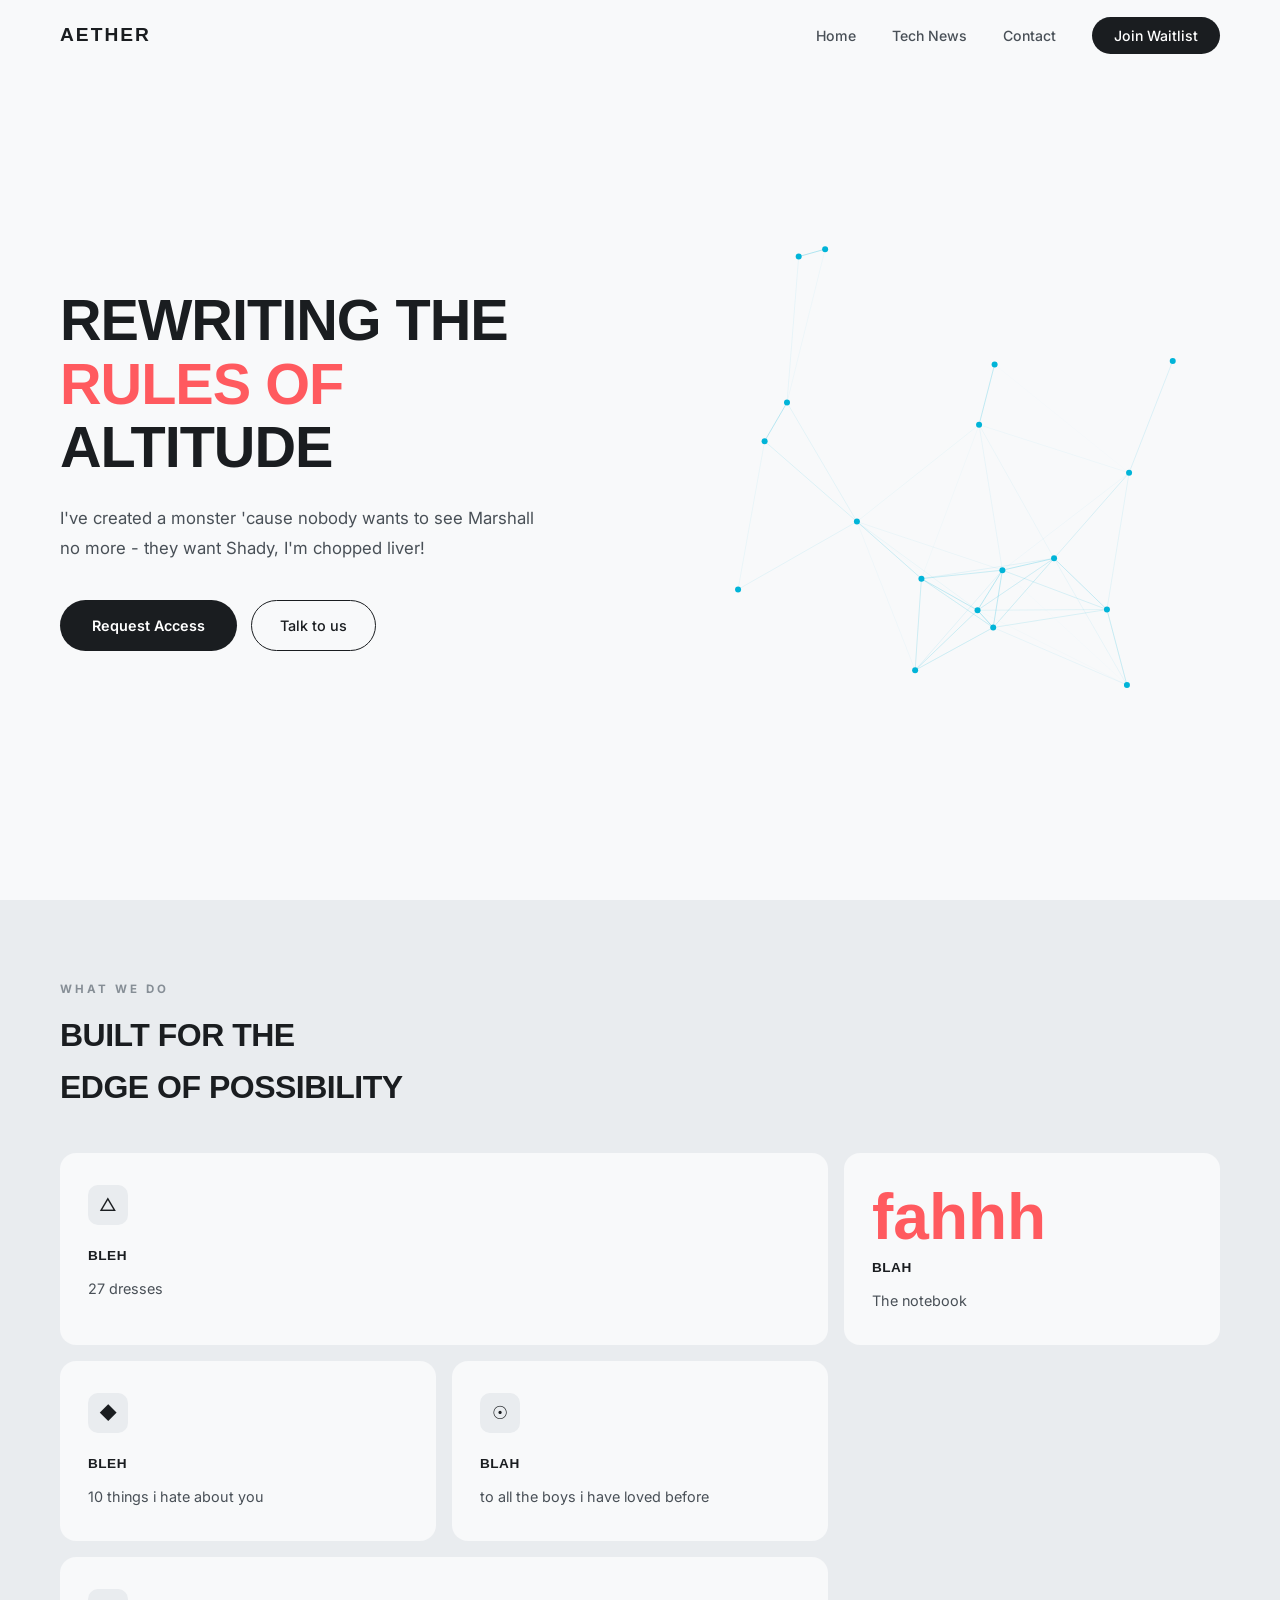
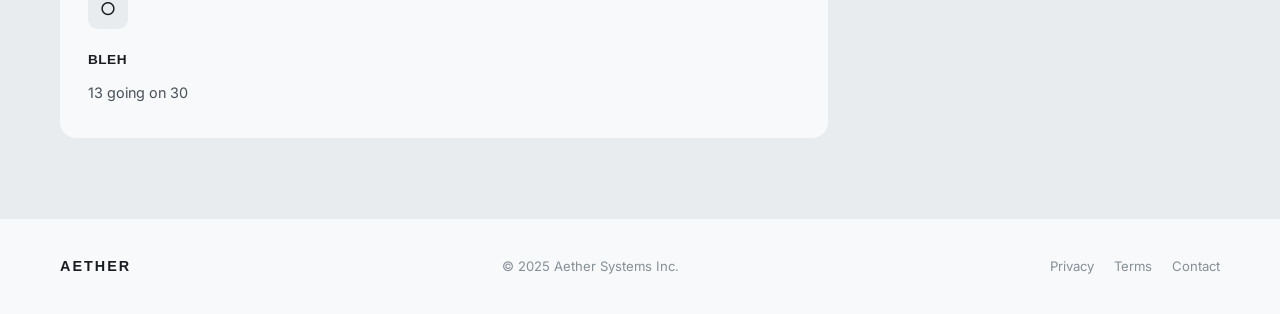
==== index.html @ c91f283f "blub" ====
<html>
<head>
  <title>Aether</title>
  <link rel="stylesheet" href="design.css" />
  <link href="https://fonts.googleapis.com/css2?family=Syncopate:wght@400;700&family=Inter:wght@300;400;500;600&display=swap" rel="stylesheet" />
</head>
<body>

<nav class="navbar" id="navbar">
  <div class="nav-logo"><a href="index.html">Aether</a></div>
  <ul class="nav-links">
    <li><a href="index.html">Home</a></li>
    <li><a href="tech.html">Tech News</a></li>
    <li><a href="contact.html">Contact</a></li>
    <li><a href="waitlist.html" class="nav-cta">Join Waitlist</a></li>
  </ul>
  <button class="hamburger" onclick="document.getElementById('mob').classList.toggle('open')">&#9776;</button>
</nav>
<div class="mobile-menu" id="mob">
  <a href="index.html">Home</a>
  <a href="tech.html">Tech News</a>
  <a href="contact.html">Contact</a>
  <a href="waitlist.html">Join Waitlist</a>
</div>

<section class="hero">
  <div class="hero-left">
    <h1>Rewriting the<br /><span>Rules of</span><br />Altitude</h1>
    <p>I've created a monster 'cause nobody wants to see Marshall no more - they want Shady, I'm chopped liver!</p>
    <div class="hero-actions">
      <a href="waitlist.html" class="btn-primary">Request Access</a>
      <a href="contact.html" class="btn-outline">Talk to us</a>
    </div>
  </div>
  <div class="hero-right">
    <div class="flight-grid">
      <canvas id="flightCanvas"></canvas>
    </div>
  </div>
</section>

<section class="bento-section">
  <div class="bento-label">What we do</div>
  <h2 class="bento-title">Built for the<br />edge of possibility</h2>
  <div class="bento-grid">
    <div class="bento-card wide">
      <div class="bento-icon">&#9651;</div>
      <h3>BLEH</h3>
      <p>27 dresses</p>
    </div>
    <div class="bento-card">
      <div class="stat-big">fahhh</div>
      <h3>BLAH</h3>
      <p>The notebook</p>
    </div>
    <div class="bento-card">
      <div class="bento-icon">&#9670;</div>
      <h3>BLEH</h3>
      <p>10 things i hate about you</p>
    </div>
    <div class="bento-card">
      <div class="bento-icon">&#9737;</div>
      <h3>BLAH</h3>
      <p>to all the boys i have loved before</p>
    </div>
    <div class="bento-card wide">
      <div class="bento-icon">&#9675;</div>
      <h3>BLEH</h3>
      <p>13 going on 30</p>
    </div>
  </div>
</section>

<footer class="footer">
  <div class="footer-logo">Aether</div>
  <p class="footer-copy">&copy; 2025 Aether Systems Inc.</p>
  <div class="footer-links">
    <a href="#">Privacy</a>
    <a href="#">Terms</a>
    <a href="contact.html">Contact</a>
  </div>
</footer>

<script>
  window.addEventListener('scroll', function() {
    document.getElementById('navbar').classList.toggle('scrolled', window.scrollY > 40);
  });

  const canvas = document.getElementById('flightCanvas');
  const ctx = canvas.getContext('2d');

  function resize() {
    const rect = canvas.parentElement.getBoundingClientRect();
    canvas.width = rect.width;
    canvas.height = rect.height || 420;
  }
  resize();
  window.addEventListener('resize', resize);

  const nodes = [];
  for (let i = 0; i < 18; i++) {
    nodes.push({ x: Math.random(), y: Math.random(), vx: (Math.random() - 0.5) * 0.0004, vy: (Math.random() - 0.5) * 0.0004 });
  }

  function draw() {
    ctx.clearRect(0, 0, canvas.width, canvas.height);
    nodes.forEach(n => {
      n.x += n.vx; n.y += n.vy;
      if (n.x < 0 || n.x > 1) n.vx *= -1;
      if (n.y < 0 || n.y > 1) n.vy *= -1;
    });

    for (let i = 0; i < nodes.length; i++) {
      for (let j = i + 1; j < nodes.length; j++) {
        const a = nodes[i], b = nodes[j];
        const dx = (a.x - b.x) * canvas.width;
        const dy = (a.y - b.y) * canvas.height;
        const dist = Math.sqrt(dx * dx + dy * dy);
        if (dist < 180) {
          ctx.beginPath();
          ctx.moveTo(a.x * canvas.width, a.y * canvas.height);
          ctx.lineTo(b.x * canvas.width, b.y * canvas.height);
          ctx.strokeStyle = 'rgba(0, 180, 216, ' + (1 - dist / 180) * 0.35 + ')';
          ctx.lineWidth = 1;
          ctx.stroke();
        }
      }
    }

    nodes.forEach(n => {
      ctx.beginPath();
      ctx.arc(n.x * canvas.width, n.y * canvas.height, 3, 0, Math.PI * 2);
      ctx.fillStyle = '#00B4D8';
      ctx.fill();
    });

    requestAnimationFrame(draw);
  }
  draw();

  const observer = new IntersectionObserver((entries) => {
    entries.forEach((entry, i) => {
      if (entry.isIntersecting) {
        setTimeout(() => entry.target.classList.add('visible'), i * 100);
      }
    });
  }, { threshold: 0.15 });

  document.querySelectorAll('.bento-card').forEach(c => observer.observe(c));
</script>
</body>
</html>
---- design.css ----
*, *::before, *::after { box-sizing: border-box; margin: 0; padding: 0; }

:root {
  --white: #F8F9FA;
  --grey: #E9ECEF;
  --slate: #1A1D20;
  --slate-mid: #495057;
  --slate-light: #868e96;
  --orange: #FF5A5F;
  --cyan: #00B4D8;
  --radius: 16px;
  --radius-sm: 10px;
}

html { scroll-behavior: smooth; }

body {
  font-family: 'Inter', sans-serif;
  background: var(--white);
  color: var(--slate);
  font-size: 16px;
  line-height: 1.6;
  overflow-x: hidden;
}

.navbar {
  position: fixed;
  top: 0; left: 0; right: 0;
  z-index: 100;
  display: flex;
  align-items: center;
  justify-content: space-between;
  padding: 20px 60px;
  transition: background 0.3s, backdrop-filter 0.3s, box-shadow 0.3s;
}

.navbar.scrolled {
  background: rgba(248, 249, 250, 0.85);
  backdrop-filter: blur(20px);
  box-shadow: 0 1px 0 rgba(0,0,0,0.06);
}

.nav-logo a {
  font-family: 'Syncopate', sans-serif;
  font-weight: 700;
  font-size: 1.2rem;
  text-decoration: none;
  color: var(--slate);
  letter-spacing: 2px;
  text-transform: uppercase;
}

.nav-links {
  list-style: none;
  display: flex;
  gap: 36px;
  align-items: center;
}

.nav-links a {
  text-decoration: none;
  color: var(--slate-mid);
  font-size: 0.88rem;
  font-weight: 500;
  transition: color 0.2s;
}

.nav-links a:hover { color: var(--slate); }

.nav-links .nav-cta {
  background: var(--slate);
  color: #fff;
  padding: 10px 22px;
  border-radius: 100px;
  font-weight: 500;
  transition: background 0.2s, transform 0.15s;
}

.nav-links .nav-cta:hover {
  background: var(--orange);
  transform: translateY(-1px);
}

.hamburger {
  display: none;
  background: none;
  border: none;
  color: var(--slate);
  font-size: 1.4rem;
  cursor: pointer;
}

.mobile-menu {
  display: none;
  flex-direction: column;
  position: fixed;
  top: 64px; left: 0; right: 0;
  background: var(--white);
  border-bottom: 1px solid var(--grey);
  z-index: 99;
  padding: 20px 24px;
  gap: 4px;
}

.mobile-menu.open { display: flex; }
.mobile-menu a {
  color: var(--slate-mid);
  text-decoration: none;
  font-size: 0.95rem;
  padding: 10px 0;
  border-bottom: 1px solid var(--grey);
}

.btn-primary {
  display: inline-block;
  background: var(--slate);
  color: #fff;
  border: none;
  padding: 14px 32px;
  border-radius: 100px;
  font-family: 'Inter', sans-serif;
  font-size: 0.9rem;
  font-weight: 600;
  cursor: pointer;
  text-decoration: none;
  transition: background 0.2s, transform 0.15s;
}

.btn-primary:hover {
  background: var(--orange);
  transform: translateY(-2px);
}

.btn-outline {
  display: inline-block;
  background: transparent;
  color: var(--slate);
  border: 1.5px solid var(--slate);
  padding: 13px 28px;
  border-radius: 100px;
  font-family: 'Inter', sans-serif;
  font-size: 0.9rem;
  font-weight: 500;
  cursor: pointer;
  text-decoration: none;
  transition: all 0.2s;
}

.btn-outline:hover {
  border-color: var(--cyan);
  color: var(--cyan);
}

.hero {
  min-height: 100vh;
  display: flex;
  align-items: center;
  padding: 120px 60px 80px;
  gap: 60px;
  background: var(--white);
}

.hero-left { flex: 1; max-width: 600px; }

.hero-tag {
  display: inline-block;
  background: var(--grey);
  color: var(--slate-mid);
  font-size: 0.75rem;
  font-weight: 600;
  letter-spacing: 2px;
  text-transform: uppercase;
  padding: 6px 14px;
  border-radius: 100px;
  margin-bottom: 28px;
}

.hero h1 {
  font-family: 'Syncopate', sans-serif;
  font-size: clamp(2.2rem, 4.5vw, 3.8rem);
  font-weight: 700;
  line-height: 1.1;
  letter-spacing: -1px;
  text-transform: uppercase;
  margin-bottom: 24px;
}

.hero h1 span { color: var(--orange); }

.hero p {
  color: var(--slate-mid);
  font-size: 1.05rem;
  line-height: 1.8;
  margin-bottom: 36px;
  max-width: 480px;
}

.hero-actions { display: flex; gap: 14px; flex-wrap: wrap; }

.hero-right {
  flex: 1;
  display: flex;
  justify-content: center;
  align-items: center;
}

.flight-grid {
  width: 100%;
  max-width: 480px;
  aspect-ratio: 1;
  position: relative;
}

.flight-grid canvas { width: 100%; height: 100%; }

.bento-section {
  padding: 80px 60px;
  background: var(--grey);
}

.bento-label {
  font-size: 0.72rem;
  font-weight: 700;
  letter-spacing: 3px;
  text-transform: uppercase;
  color: var(--slate-light);
  margin-bottom: 12px;
}

.bento-title {
  font-family: 'Syncopate', sans-serif;
  font-size: clamp(1.4rem, 2.5vw, 2rem);
  font-weight: 700;
  text-transform: uppercase;
  letter-spacing: -0.5px;
  margin-bottom: 40px;
}

.bento-grid {
  display: grid;
  grid-template-columns: repeat(3, 1fr);
  grid-template-rows: auto auto;
  gap: 16px;
}

.bento-card {
  background: var(--white);
  border-radius: var(--radius);
  padding: 32px 28px;
  opacity: 0;
  transform: translateY(24px);
  transition: opacity 0.5s ease, transform 0.5s ease, box-shadow 0.2s;
}

.bento-card.visible {
  opacity: 1;
  transform: translateY(0);
}

.bento-card:hover {
  box-shadow: 0 12px 40px rgba(0,0,0,0.08);
}

.bento-card.wide { grid-column: span 2; }
.bento-card.tall { grid-row: span 2; }

.bento-icon {
  width: 40px;
  height: 40px;
  border-radius: 10px;
  background: var(--grey);
  display: flex;
  align-items: center;
  justify-content: center;
  font-size: 1.1rem;
  margin-bottom: 20px;
}

.bento-card h3 {
  font-family: 'Syncopate', sans-serif;
  font-size: 0.85rem;
  font-weight: 700;
  text-transform: uppercase;
  letter-spacing: 0.5px;
  margin-bottom: 10px;
}

.bento-card p {
  color: var(--slate-mid);
  font-size: 0.9rem;
  line-height: 1.7;
}

.bento-card .stat-big {
  font-family: 'Syncopate', sans-serif;
  font-size: clamp(2.5rem, 5vw, 4rem);
  font-weight: 700;
  color: var(--orange);
  line-height: 1;
  margin-bottom: 8px;
}

.footer {
  padding: 36px 60px;
  border-top: 1px solid var(--grey);
  display: flex;
  align-items: center;
  justify-content: space-between;
  gap: 16px;
  flex-wrap: wrap;
  background: var(--white);
}

.footer-logo {
  font-family: 'Syncopate', sans-serif;
  font-weight: 700;
  font-size: 0.9rem;
  letter-spacing: 2px;
  text-transform: uppercase;
}

.footer-copy { color: var(--slate-light); font-size: 0.82rem; }

.footer-links { display: flex; gap: 20px; }
.footer-links a {
  color: var(--slate-light);
  text-decoration: none;
  font-size: 0.82rem;
  transition: color 0.2s;
}
.footer-links a:hover { color: var(--slate); }

.contact-split {
  min-height: 100vh;
  display: grid;
  grid-template-columns: 1fr 1fr;
}

.contact-left {
  background: var(--slate);
  color: #fff;
  padding: 120px 60px 60px;
  display: flex;
  flex-direction: column;
  justify-content: center;
}

.contact-left h1 {
  font-family: 'Syncopate', sans-serif;
  font-size: clamp(1.8rem, 3vw, 2.8rem);
  font-weight: 700;
  text-transform: uppercase;
  line-height: 1.15;
  margin-bottom: 32px;
}

.contact-left h1 span { color: var(--cyan); }

.contact-info { margin-top: 48px; display: flex; flex-direction: column; gap: 24px; }

.contact-info-item strong {
  display: block;
  font-size: 0.72rem;
  letter-spacing: 2px;
  text-transform: uppercase;
  color: rgba(255,255,255,0.4);
  margin-bottom: 4px;
}

.contact-info-item p {
  color: rgba(255,255,255,0.85);
  font-size: 0.95rem;
}

.contact-right {
  background: var(--white);
  padding: 120px 60px 60px;
  display: flex;
  flex-direction: column;
  justify-content: center;
}

.contact-right h2 {
  font-family: 'Syncopate', sans-serif;
  font-size: 0.8rem;
  font-weight: 700;
  text-transform: uppercase;
  letter-spacing: 3px;
  color: var(--slate-light);
  margin-bottom: 40px;
}

.field {
  position: relative;
  margin-bottom: 36px;
}

.field input,
.field textarea {
  width: 100%;
  background: transparent;
  border: none;
  border-bottom: 2px solid #dee2e6;
  padding: 10px 0;
  font-family: 'Inter', sans-serif;
  font-size: 1rem;
  color: var(--slate);
  outline: none;
  transition: border-color 0.3s;
  resize: none;
}

.field textarea { min-height: 80px; }

.field label {
  position: absolute;
  top: 10px;
  left: 0;
  font-size: 0.95rem;
  color: var(--slate-light);
  pointer-events: none;
  transition: all 0.25s ease;
}

.field input:focus,
.field textarea:focus { border-bottom-color: var(--cyan); }

.field input:focus ~ label,
.field input:not(:placeholder-shown) ~ label,
.field textarea:focus ~ label,
.field textarea:not(:placeholder-shown) ~ label {
  top: -16px;
  font-size: 0.72px;
  font-size: 0.72rem;
  color: var(--cyan);
  letter-spacing: 1px;
  text-transform: uppercase;
  font-weight: 600;
}

.field.error input,
.field.error textarea { border-bottom-color: var(--orange); }
.field.error label { color: var(--orange); }

.field-err {
  display: none;
  color: var(--orange);
  font-size: 0.75rem;
  margin-top: 4px;
  font-weight: 500;
}

.field.error .field-err { display: block; }

.submit-btn {
  background: var(--slate);
  color: #fff;
  border: none;
  padding: 14px 36px;
  border-radius: 100px;
  font-family: 'Inter', sans-serif;
  font-size: 0.9rem;
  font-weight: 600;
  cursor: pointer;
  transition: background 0.2s, transform 0.15s;
}

.submit-btn:hover {
  background: var(--cyan);
  transform: translateY(-1px);
}

.waitlist-page {
  min-height: 100vh;
  display: flex;
  align-items: center;
  justify-content: center;
  position: relative;
  overflow: hidden;
  background: url('https://images.unsplash.com/photo-1500534314209-a25ddb2bd429?w=1600&q=80') center/cover no-repeat;
}

.waitlist-overlay {
  position: absolute;
  inset: 0;
  background: rgba(248, 249, 250, 0.82);
  backdrop-filter: blur(12px);
}

.waitlist-card {
  position: relative;
  z-index: 2;
  background: rgba(255,255,255,0.9);
  backdrop-filter: blur(20px);
  border-radius: 24px;
  padding: 52px 48px;
  width: 100%;
  max-width: 460px;
  box-shadow: 0 24px 80px rgba(0,0,0,0.12);
  margin: 100px 24px 24px;
}

.waitlist-card h1 {
  font-family: 'Syncopate', sans-serif;
  font-size: 1.5rem;
  font-weight: 700;
  text-transform: uppercase;
  letter-spacing: -0.5px;
  margin-bottom: 8px;
}

.waitlist-card p {
  color: var(--slate-mid);
  font-size: 0.9rem;
  margin-bottom: 36px;
  line-height: 1.6;
}

.w-field {
  position: relative;
  margin-bottom: 28px;
}

.w-field input {
  width: 100%;
  background: var(--white);
  border: 1.5px solid var(--grey);
  border-radius: var(--radius-sm);
  padding: 14px 16px;
  font-family: 'Inter', sans-serif;
  font-size: 0.95rem;
  color: var(--slate);
  outline: none;
  transition: border-color 0.2s;
}

.w-field input:focus { border-color: var(--cyan); }
.w-field input.err { border-color: var(--orange); }

.w-err {
  display: none;
  color: var(--orange);
  font-size: 0.75rem;
  margin-top: 5px;
  font-weight: 500;
}

.w-err.show { display: block; }

.radio-q {
  font-size: 0.85rem;
  font-weight: 600;
  color: var(--slate);
  margin-bottom: 12px;
}

.radio-row {
  display: flex;
  gap: 12px;
  margin-bottom: 28px;
}

.radio-pill {
  display: flex;
  align-items: center;
  gap: 8px;
  cursor: pointer;
  background: var(--white);
  border: 1.5px solid var(--grey);
  border-radius: 100px;
  padding: 8px 18px;
  font-size: 0.88rem;
  font-weight: 500;
  transition: all 0.2s;
}

.radio-pill input { display: none; }

.radio-pill:has(input:checked) {
  border-color: var(--cyan);
  color: var(--cyan);
  background: rgba(0, 180, 216, 0.06);
}

.w-submit {
  width: 100%;
  background: var(--slate);
  color: #fff;
  border: none;
  padding: 15px;
  border-radius: var(--radius-sm);
  font-family: 'Inter', sans-serif;
  font-size: 0.95rem;
  font-weight: 600;
  cursor: pointer;
  transition: background 0.2s;
  display: flex;
  align-items: center;
  justify-content: center;
  gap: 10px;
  min-height: 52px;
}

.w-submit:hover { background: var(--orange); }

.w-spinner {
  width: 18px;
  height: 18px;
  border: 2px solid rgba(255,255,255,0.4);
  border-top-color: #fff;
  border-radius: 50%;
  animation: spin 0.7s linear infinite;
  display: none;
}

@keyframes spin { to { transform: rotate(360deg); } }

.tech-header {
  padding: 120px 60px 40px;
  background: var(--white);
}

.tech-header h1 {
  font-family: 'Syncopate', sans-serif;
  font-size: clamp(1.6rem, 3vw, 2.4rem);
  font-weight: 700;
  text-transform: uppercase;
  letter-spacing: -0.5px;
  margin-bottom: 8px;
}

.tech-header h1 span { color: var(--cyan); }

.tech-header p { color: var(--slate-mid); font-size: 0.95rem; }

.tech-section {
  padding: 32px 60px 80px;
  background: var(--grey);
}

.tech-filters {
  display: flex;
  gap: 10px;
  margin-bottom: 32px;
}

.filter-btn {
  background: var(--white);
  border: 1.5px solid transparent;
  color: var(--slate-mid);
  padding: 8px 20px;
  border-radius: 100px;
  font-family: 'Inter', sans-serif;
  font-size: 0.85rem;
  font-weight: 500;
  cursor: pointer;
  transition: all 0.2s;
}

.filter-btn:hover { border-color: var(--cyan); color: var(--cyan); }
.filter-btn.active { background: var(--slate); color: #fff; border-color: var(--slate); }

.news-grid {
  display: grid;
  grid-template-columns: repeat(3, 1fr);
  gap: 16px;
}

.skeleton-card {
  background: var(--white);
  border-radius: var(--radius);
  padding: 24px;
  display: flex;
  flex-direction: column;
  gap: 12px;
}

.skel {
  background: linear-gradient(90deg, #e9ecef 25%, #f1f3f5 50%, #e9ecef 75%);
  background-size: 200% 100%;
  border-radius: 6px;
  animation: skel-shimmer 1.4s ease infinite;
}

.skel-short { height: 10px; width: 40%; }
.skel-med { height: 10px; width: 70%; }
.skel-title { height: 14px; width: 95%; }
.skel-title2 { height: 14px; width: 75%; }
.skel-meta { height: 9px; width: 55%; }

@keyframes skel-shimmer {
  0% { background-position: 200% 0; }
  100% { background-position: -200% 0; }
}

.news-card {
  background: var(--white);
  border-radius: var(--radius);
  padding: 24px;
  display: flex;
  flex-direction: column;
  gap: 10px;
  transition: transform 0.22s ease, box-shadow 0.22s ease;
  animation: fadeUp 0.4s ease both;
}

.news-card:hover {
  transform: translateY(-5px);
  box-shadow: 0 16px 48px rgba(0,0,0,0.09);
}

@keyframes fadeUp {
  from { opacity: 0; transform: translateY(16px); }
  to { opacity: 1; transform: translateY(0); }
}

.news-source {
  font-size: 0.72rem;
  font-weight: 700;
  letter-spacing: 1.5px;
  text-transform: uppercase;
  color: var(--cyan);
}

.news-card h3 {
  font-size: 0.95rem;
  font-weight: 600;
  line-height: 1.5;
  color: var(--slate);
}

.news-card h3 a {
  text-decoration: none;
  color: inherit;
  transition: color 0.2s;
}

.news-card h3 a:hover { color: var(--orange); }

.news-meta {
  display: flex;
  gap: 14px;
  font-size: 0.76rem;
  color: var(--slate-light);
  margin-top: auto;
}

@media (max-width: 1024px) {
  .bento-grid { grid-template-columns: repeat(2, 1fr); }
  .bento-card.wide { grid-column: span 2; }
  .news-grid { grid-template-columns: repeat(2, 1fr); }
}

@media (max-width: 768px) {
  .navbar { padding: 18px 24px; }
  .nav-links { display: none; }
  .hamburger { display: block; }

  .hero { flex-direction: column; padding: 100px 24px 60px; gap: 40px; }
  .hero-right { display: none; }

  .bento-section { padding: 60px 24px; }
  .bento-grid { grid-template-columns: 1fr; }
  .bento-card.wide { grid-column: span 1; }

  .footer { flex-direction: column; align-items: flex-start; padding: 28px 24px; }

  .contact-split { grid-template-columns: 1fr; }
  .contact-left { padding: 100px 24px 48px; }
  .contact-right { padding: 40px 24px 60px; }

  .waitlist-card { padding: 36px 24px; }

  .tech-header { padding: 100px 24px 32px; }
  .tech-section { padding: 24px 24px 60px; }
  .news-grid { grid-template-columns: 1fr; }
}
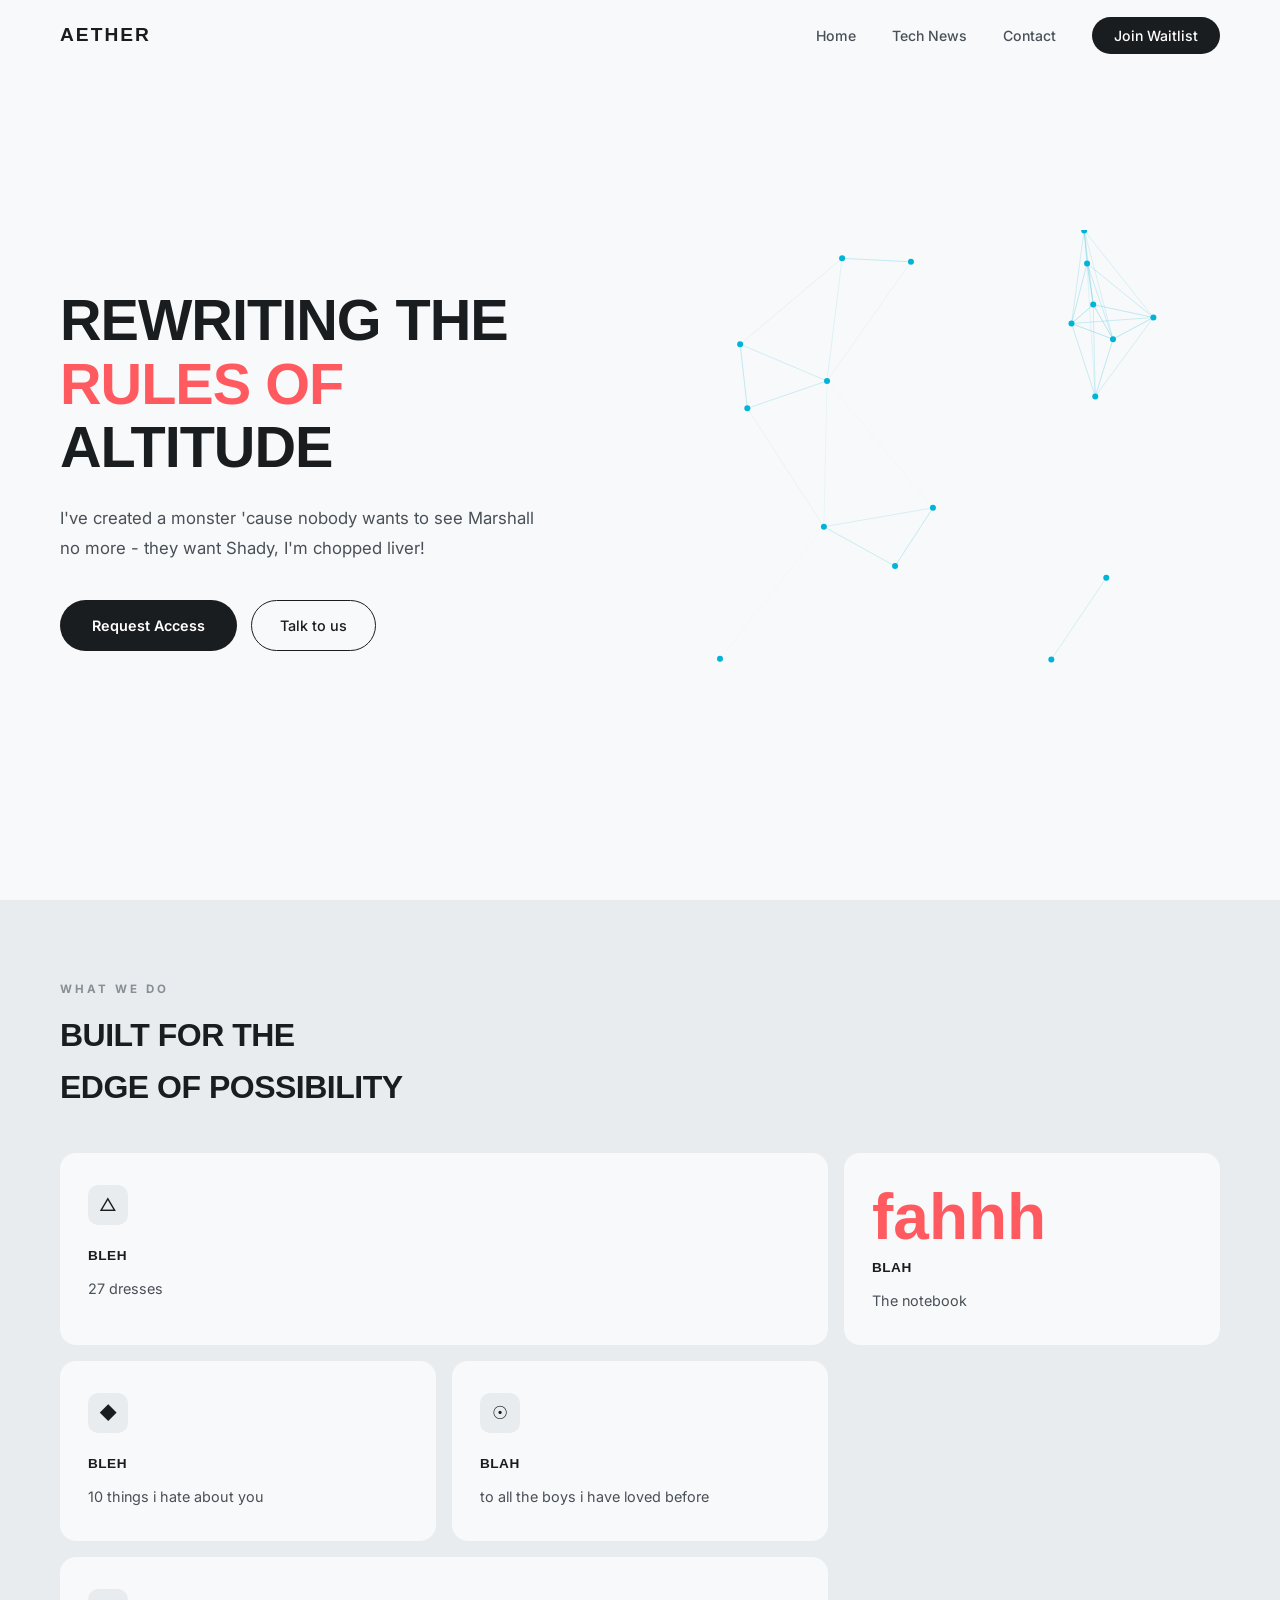
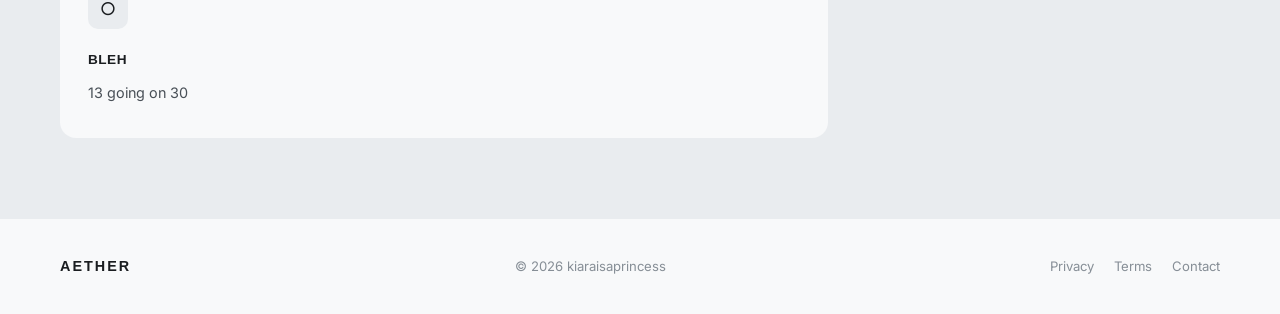
==== commit 1395a59e: "yay" ====
--- a/index.html
+++ b/index.html
@@ -73,7 +73,7 @@
 
 <footer class="footer">
   <div class="footer-logo">Aether</div>
-  <p class="footer-copy">&copy; 2025 Aether Systems Inc.</p>
+  <p class="footer-copy">&copy; 2026 kiaraisaprincess</p>
   <div class="footer-links">
     <a href="#">Privacy</a>
     <a href="#">Terms</a>
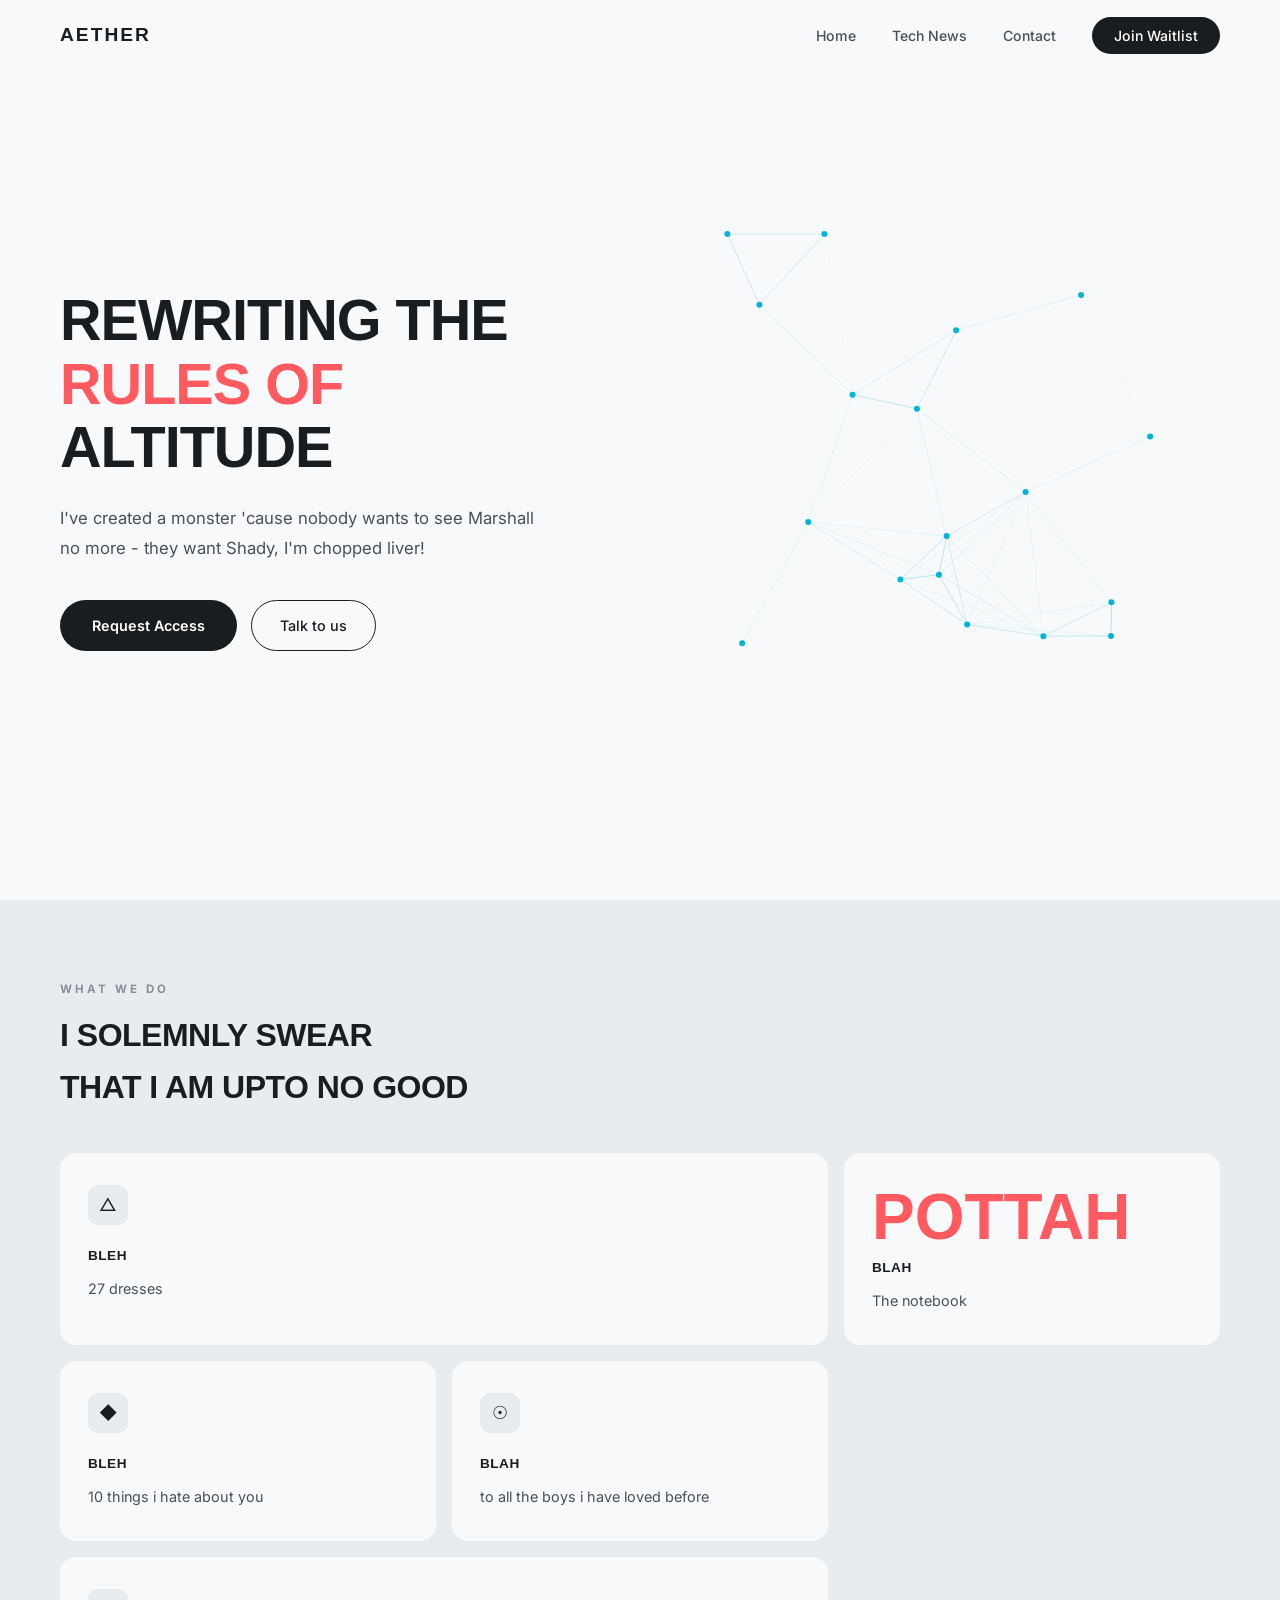
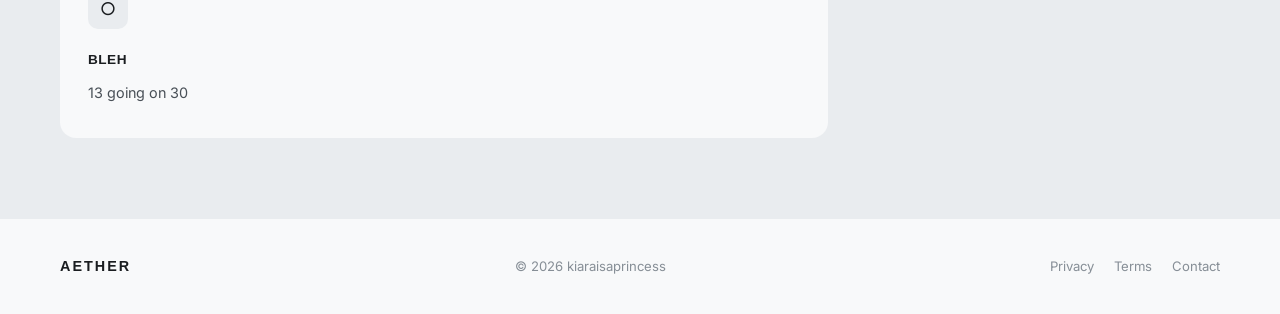
==== commit d65ddfe7: "finale" ====
--- a/index.html
+++ b/index.html
@@ -41,7 +41,7 @@
 
 <section class="bento-section">
   <div class="bento-label">What we do</div>
-  <h2 class="bento-title">Built for the<br />edge of possibility</h2>
+  <h2 class="bento-title">I solemnly swear <br/>that I am upto no good</h2>
   <div class="bento-grid">
     <div class="bento-card wide">
       <div class="bento-icon">&#9651;</div>
@@ -49,7 +49,7 @@
       <p>27 dresses</p>
     </div>
     <div class="bento-card">
-      <div class="stat-big">fahhh</div>
+      <div class="stat-big">POTTAH</div>
       <h3>BLAH</h3>
       <p>The notebook</p>
     </div>
